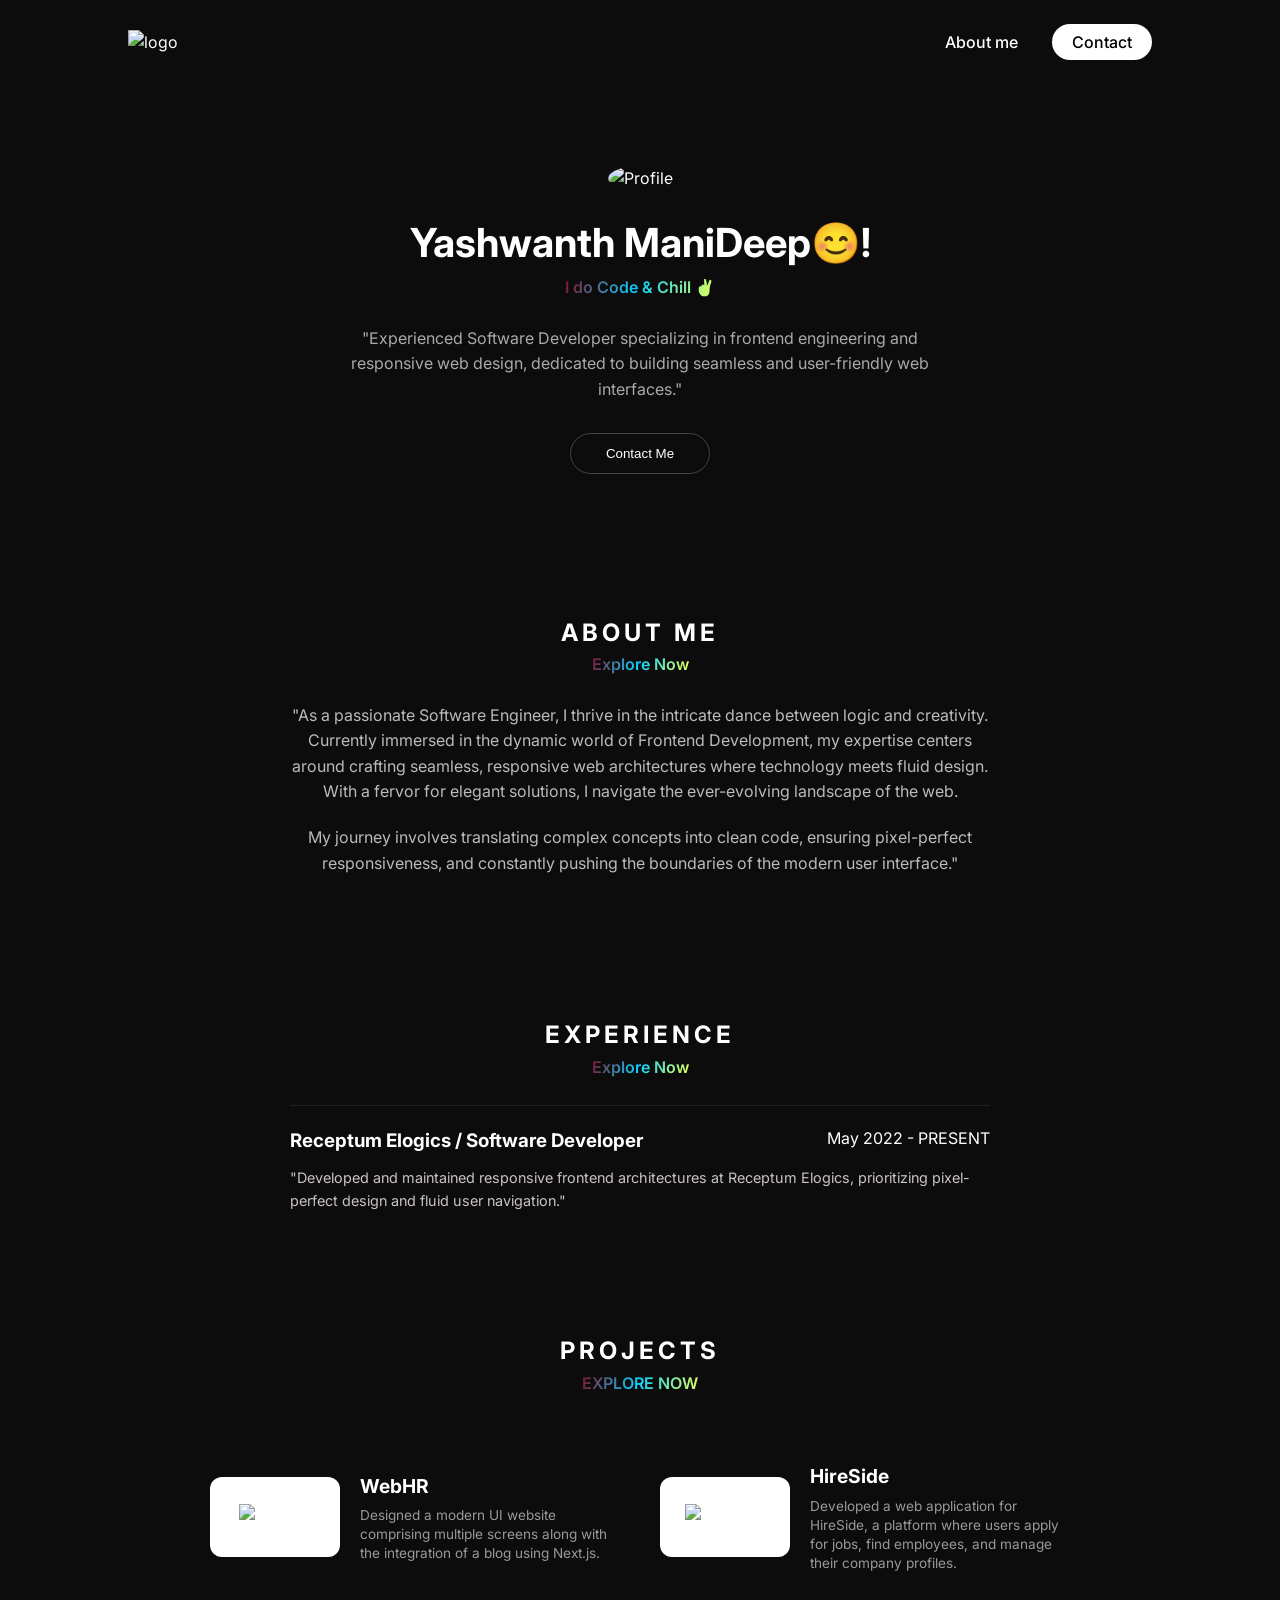
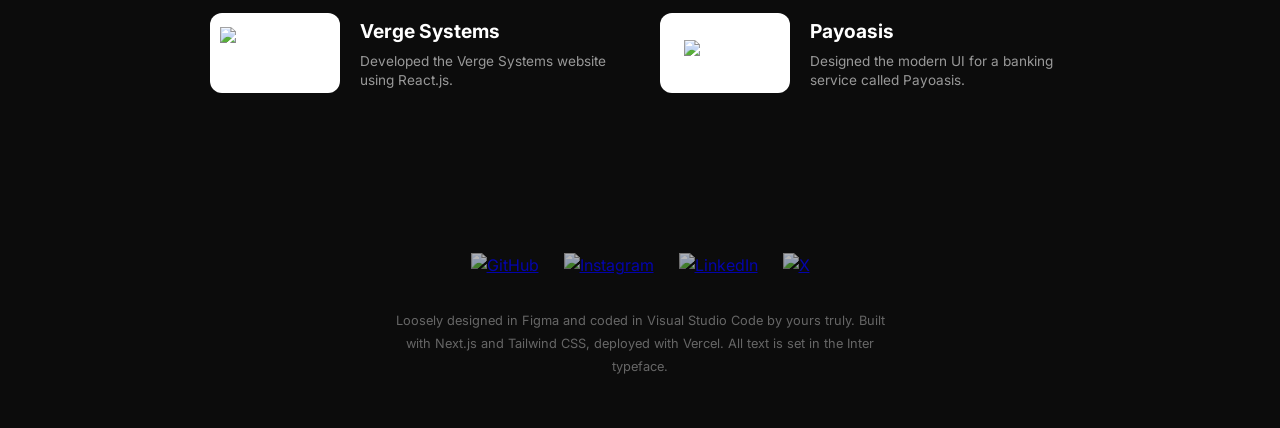
==== index.html @ cc79731f "Add files via upload" ====
<!DOCTYPE html>
<html lang="en">
<head>
    <meta charset="UTF-8">
    <meta name="viewport" content="width=device-width, initial-scale=1.0">
    <title>Ibrahim Memon | Portfolio</title>
    
    <link href="https://fonts.googleapis.com/css2?family=Inter:wght@300;400;600;700&display=swap" rel="stylesheet">
    <link rel="stylesheet" href="style.css">
</head>
<body>

    <header>
        <nav class="nav-container">
            <img src="Logo.png" alt="logo" class="logo">
            <div class="nav-links">
                <a href="#about">About me</a>
                <a href="mailto:rokkam.yashwanth38@gmail.com" class="btn-contact" target="_blank">Contact</a>
            </div>
        </nav>
    </header>

    <main class="container">
        
        <section class="hero">
            <img src="Me.png" alt="Profile" class="profile-pic">
            <h1>Yashwanth ManiDeep😊!</h1>
            <p class="tagline">I do Code & Chill ✌️</p>
            <p class="hero-desc">
                "Experienced Software Developer specializing in frontend engineering and responsive web design, dedicated to building seamless and user-friendly web interfaces."
            </p>
            <button class="btn-outline">Contact Me</button>
        </section>

        
        <section id="about" class="details-section">
            <h2 class="section-title">ABOUT ME</h2>
            <p class="tagline">Explore Now</p>
            <div class="bio-text">
                <p>"As a passionate Software Engineer, I thrive in the intricate dance between logic and creativity. Currently immersed in the dynamic world of Frontend Development, my expertise centers around crafting seamless, responsive web architectures where technology meets fluid design.

With a fervor for elegant solutions, I navigate the ever-evolving landscape of the web. </p>   
<p>My journey involves translating complex concepts into clean code, ensuring pixel-perfect responsiveness, and constantly pushing the boundaries of the modern user interface."</p>         </div>
        </section>

        
        <section class="details-section">
            <h2 class="section-title">EXPERIENCE</h2>
            <p class="tagline">Explore Now</p>
            <div class="exp-item">
                <div class="exp-header">
                    <h3>Receptum Elogics / Software Developer</h3>
                    <span>May 2022 - PRESENT</span>
                </div>
                <p class="exp-desc">"Developed and maintained responsive frontend architectures at Receptum Elogics, prioritizing pixel-perfect design and fluid user navigation."</p>
            </div>
        </section>

       
<section id="projects" class="details-section">
    <h2 class="section-title">PROJECTS</h2>
    <p class="tagline">EXPLORE NOW</p>

    <div class="projects-grid">
        
        <div class="project-card">
            <div class="card-image"><img src="image 2.png" alt="WebHR"></div>
            <div class="card-info">
                <h3>WebHR</h3>
                <p>Designed a modern UI website comprising multiple screens along with the integration of a blog using Next.js.</p>
            </div>
        </div>

        
        <div class="project-card">
            <div class="card-image"><img src="image 4.png" alt="HireSide"></div>
            <div class="card-info">
                <h3>HireSide</h3>
                <p>Developed a web application for HireSide, a platform where users apply for jobs, find employees, and manage their company profiles.</p>
            </div>
        </div>

        
        <div class="project-card">
            <div class="card-image"><img src="image 6 (1).png" alt="Verge Systems"></div>
            <div class="card-info">
                <h3>Verge Systems</h3>
                <p>Developed the Verge Systems website using React.js.</p>
            </div>
        </div>

   
        <div class="project-card">
            <div class="card-image"><img src="image 9.png" alt="Payoasis"></div>
            <div class="card-info">
                <h3>Payoasis</h3>
                <p>Designed the modern UI for a banking service called Payoasis.</p>
            </div>
        </div>
    </div>
</section>


<footer>
    <div class="social-icons">
       <a href="https://github.com/yashwanthmanideep"><img src="Vector (1).png"  alt="GitHub"></a>
       <a href="www.instagram.com"><img src="Group 1435.png" alt="Instagram"></a>
       <a href="www.linkedin.com "><img src="Vector (2).png" alt="LinkedIn"></a>
       <a href="www.twitter.com"><img src="simple-icons_x.png" alt="X"></a>
    </div>
    <p class="footer-credit">
        Loosely designed in Figma and coded in Visual Studio Code by yours truly. 
        Built with Next.js and Tailwind CSS, deployed with Vercel. All text is set in the Inter typeface.
    </p>
</footer>
    </main>

</body>
</html>
---- style.css ----
* {
    margin: 0;
    padding: 0;
    box-sizing: border-box;
}

body {
    background-color: #0c0c0c;
    background-image: url('Background Pattern.png');
    background-size: cover;
  
    background-attachment: scroll; 
    color: #ffffff;
    font-family: 'Inter', sans-serif;
    line-height: 1.6;
}
.container {
    max-width: 900px;
    margin: 0 auto;
    padding: 0 20px;
}


.nav-container {
    display: flex;
    justify-content: space-between;
    align-items: center;
    padding: 30px 10%;
}

.nav-links a {
    color: white;
    text-decoration: none;
    margin-left: 30px;
    font-weight: 500;
}

.btn-contact {
    background: white;
    color: black !important;
    padding: 8px 20px;
    border-radius: 50px;
}


.hero {
    text-align: center;
    padding: 80px 0;
}

.profile-pic {
    width: 150px;
    height: 150px;
    border-radius: 50%;
    margin-bottom: 20px;
}

.hero h1 {
    font-size: 40px;
}





.tagline {
    font-size: 16px;
    font-weight: 600;
    margin-bottom: 25px;
    display: inline-block; 
    background: linear-gradient(111deg, #850d29, #08d1ff, #dbff5f, #45b3a9, #850d29);
    background-size: 200% auto;
    -webkit-background-clip: text;
    background-clip: text;
    -webkit-text-fill-color: transparent;
    animation: flow 5s linear infinite;
}

@keyframes flow {
    0% {
        background-position: 0% center;
    }
    100% {
        background-position: 200% center;
    }
}

.hero-desc {
    color: #aaa;
    max-width: 600px;
    margin: 0 auto 30px;
}

.btn-outline {
    background: transparent;
    border: 1px solid #444;
    color: white;
    padding: 12px 35px;
    border-radius: 50px;
    cursor: pointer;
    transition: 0.3s;
}

.btn-outline:hover {
    background: white;
    color: black;
}


.details-section {
    padding: 60px 0;
    text-align: center;
}

.section-title {
    font-size: 1.5rem;
    letter-spacing: 4px;
    font-weight: 700;
}

.bio-text {
    max-width: 700px;
    margin: 0 auto;
    color: #bbb;
    font-size: 1rem;
}

.bio-text p {
    margin-bottom: 20px;
}


.exp-item {
    text-align: left;
    max-width: 700px;
    margin: 0 auto;
    border-top: 1px solid #222;
    padding-top: 20px;
}

.exp-header {
    display: flex;
    justify-content: space-between;
    margin-bottom: 10px;
}

.exp-desc {
    color: #cbc3c3;
    font-size: 0.9rem;
}


.projects-grid {
    display: grid;
    grid-template-columns: 1fr 1fr; 
    gap: 40px;
    text-align: left;
    margin-top: 40px;
}

.project-card {
    display: flex;
    align-items: center;
    gap: 20px;
}

.card-image {
    background: white;
    min-width: 130px;
    height: 80px;
    border-radius: 12px;
    display: flex;
    justify-content: center;
    align-items: center;
    padding: 10px;
}

.card-image img {
    max-width: 100%;
    max-height: 100%;
    object-fit: contain;
}

.card-info h3 {
    font-size: 1.2rem;
    margin-bottom: 5px;
}

.card-info p {
    font-size: 0.85rem;
    color: #999;
    line-height: 1.4;
}


footer {
    text-align: center;
    padding: 100px 0 50px;
}

.social-icons {
    display: flex;
    justify-content: center;
    gap: 25px;
    margin-bottom: 30px;
}

.social-icons img {
    width: 18px;
    opacity: 0.7;
    cursor: pointer;
    transition: 0.3s;
}

.social-icons img:hover {
    opacity: 1;
   
}

.footer-credit {
    font-size: 0.8rem;
    color: #666;
    max-width: 500px;
    margin: 0 auto;
    line-height: 1.8;
}

@media (max-width: 768px) {
    .projects-grid {
        grid-template-columns: 1fr; 
    }
}
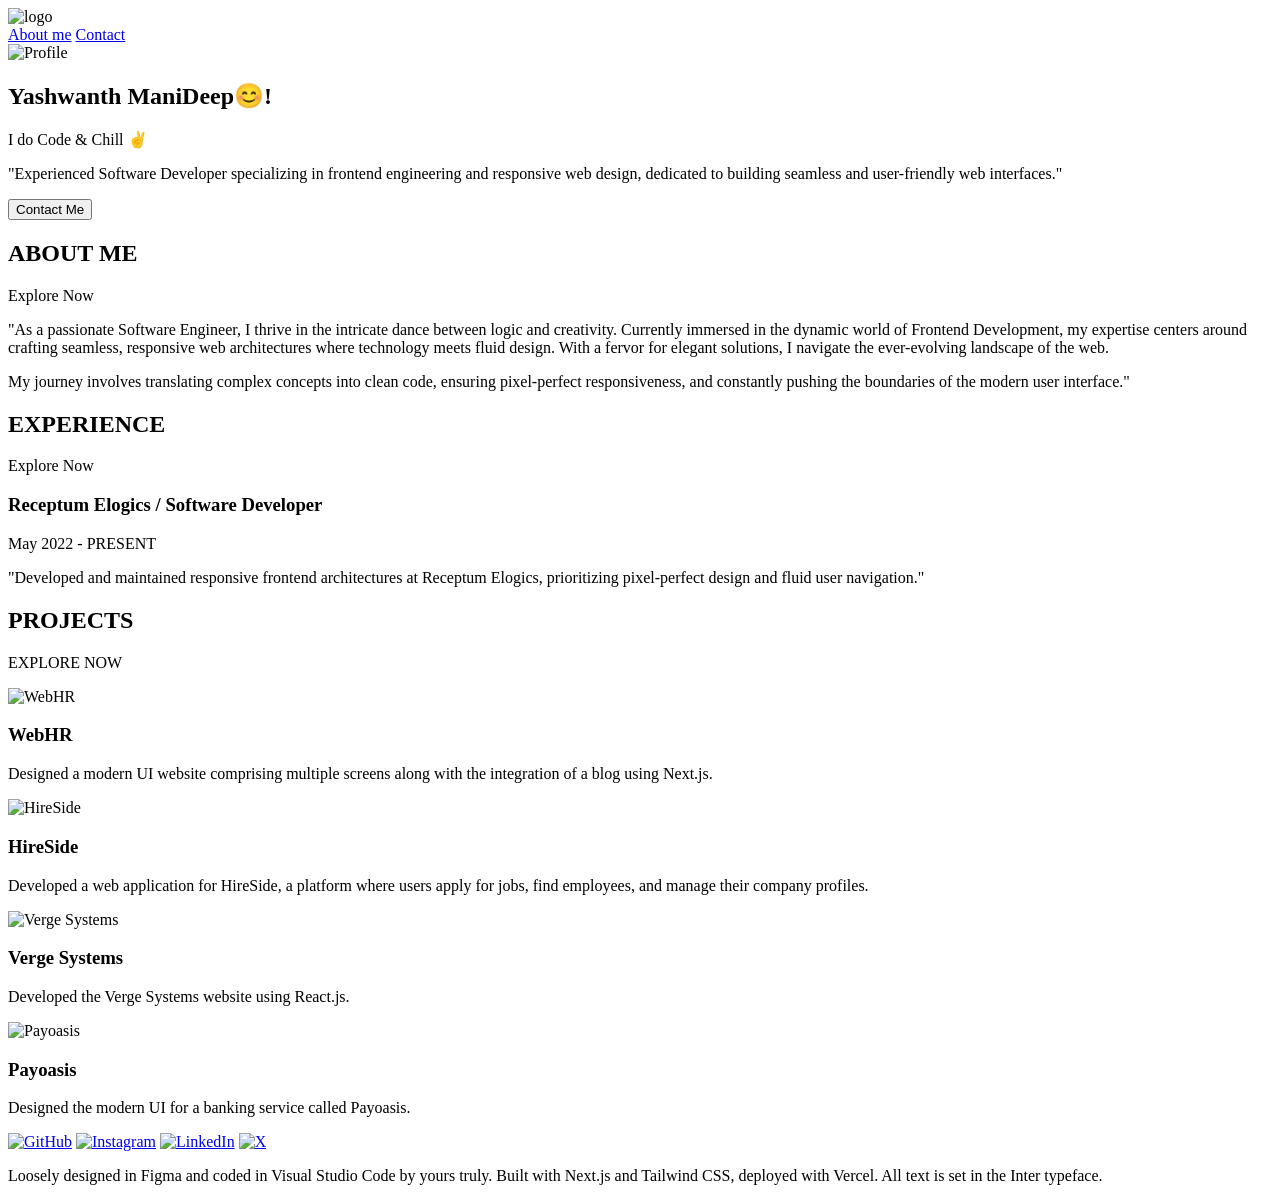
==== commit c738d92b: "Add initial HTML structure for portfolio website" ====
--- a/index.html
+++ b/index.html
@@ -1,119 +1,119 @@
-<!DOCTYPE html>
-<html lang="en">
-<head>
-    <meta charset="UTF-8">
-    <meta name="viewport" content="width=device-width, initial-scale=1.0">
-    <title>Ibrahim Memon | Portfolio</title>
-    
-    <link href="https://fonts.googleapis.com/css2?family=Inter:wght@300;400;600;700&display=swap" rel="stylesheet">
-    <link rel="stylesheet" href="style.css">
-</head>
-<body>
-
-    <header>
-        <nav class="nav-container">
-            <img src="Logo.png" alt="logo" class="logo">
-            <div class="nav-links">
-                <a href="#about">About me</a>
-                <a href="mailto:rokkam.yashwanth38@gmail.com" class="btn-contact" target="_blank">Contact</a>
-            </div>
-        </nav>
-    </header>
-
-    <main class="container">
-        
-        <section class="hero">
-            <img src="Me.png" alt="Profile" class="profile-pic">
-            <h1>Yashwanth ManiDeep😊!</h1>
-            <p class="tagline">I do Code & Chill ✌️</p>
-            <p class="hero-desc">
-                "Experienced Software Developer specializing in frontend engineering and responsive web design, dedicated to building seamless and user-friendly web interfaces."
-            </p>
-            <button class="btn-outline">Contact Me</button>
-        </section>
-
-        
-        <section id="about" class="details-section">
-            <h2 class="section-title">ABOUT ME</h2>
-            <p class="tagline">Explore Now</p>
-            <div class="bio-text">
-                <p>"As a passionate Software Engineer, I thrive in the intricate dance between logic and creativity. Currently immersed in the dynamic world of Frontend Development, my expertise centers around crafting seamless, responsive web architectures where technology meets fluid design.
-
-With a fervor for elegant solutions, I navigate the ever-evolving landscape of the web. </p>   
-<p>My journey involves translating complex concepts into clean code, ensuring pixel-perfect responsiveness, and constantly pushing the boundaries of the modern user interface."</p>         </div>
-        </section>
-
-        
-        <section class="details-section">
-            <h2 class="section-title">EXPERIENCE</h2>
-            <p class="tagline">Explore Now</p>
-            <div class="exp-item">
-                <div class="exp-header">
-                    <h3>Receptum Elogics / Software Developer</h3>
-                    <span>May 2022 - PRESENT</span>
-                </div>
-                <p class="exp-desc">"Developed and maintained responsive frontend architectures at Receptum Elogics, prioritizing pixel-perfect design and fluid user navigation."</p>
-            </div>
-        </section>
-
-       
-<section id="projects" class="details-section">
-    <h2 class="section-title">PROJECTS</h2>
-    <p class="tagline">EXPLORE NOW</p>
-
-    <div class="projects-grid">
-        
-        <div class="project-card">
-            <div class="card-image"><img src="image 2.png" alt="WebHR"></div>
-            <div class="card-info">
-                <h3>WebHR</h3>
-                <p>Designed a modern UI website comprising multiple screens along with the integration of a blog using Next.js.</p>
-            </div>
-        </div>
-
-        
-        <div class="project-card">
-            <div class="card-image"><img src="image 4.png" alt="HireSide"></div>
-            <div class="card-info">
-                <h3>HireSide</h3>
-                <p>Developed a web application for HireSide, a platform where users apply for jobs, find employees, and manage their company profiles.</p>
-            </div>
-        </div>
-
-        
-        <div class="project-card">
-            <div class="card-image"><img src="image 6 (1).png" alt="Verge Systems"></div>
-            <div class="card-info">
-                <h3>Verge Systems</h3>
-                <p>Developed the Verge Systems website using React.js.</p>
-            </div>
-        </div>
-
-   
-        <div class="project-card">
-            <div class="card-image"><img src="image 9.png" alt="Payoasis"></div>
-            <div class="card-info">
-                <h3>Payoasis</h3>
-                <p>Designed the modern UI for a banking service called Payoasis.</p>
-            </div>
-        </div>
-    </div>
-</section>
-
-
-<footer>
-    <div class="social-icons">
-       <a href="https://github.com/yashwanthmanideep"><img src="Vector (1).png"  alt="GitHub"></a>
-       <a href="www.instagram.com"><img src="Group 1435.png" alt="Instagram"></a>
-       <a href="www.linkedin.com "><img src="Vector (2).png" alt="LinkedIn"></a>
-       <a href="www.twitter.com"><img src="simple-icons_x.png" alt="X"></a>
-    </div>
-    <p class="footer-credit">
-        Loosely designed in Figma and coded in Visual Studio Code by yours truly. 
-        Built with Next.js and Tailwind CSS, deployed with Vercel. All text is set in the Inter typeface.
-    </p>
-</footer>
-    </main>
-
-</body>
-</html>+<!DOCTYPE html>
+<html lang="en">
+<head>
+    <meta charset="UTF-8">
+    <meta name="viewport" content="width=device-width, initial-scale=1.0">
+    <title>Ibrahim Memon | Portfolio</title>
+    
+    <link href="https://fonts.googleapis.com/css2?family=Inter:wght@300;400;600;700&display=swap" rel="stylesheet">
+    <link rel="stylesheet" href="style.css">
+</head>
+<body>
+
+    <header>
+        <nav class="nav-container">
+            <img src="Logo.png" alt="logo" class="logo">
+            <div class="nav-links">
+                <a href="#about">About me</a>
+                <a href="mailto:rokkam.yashwanth38@gmail.com" class="btn-contact" target="_blank">Contact</a>
+            </div>
+        </nav>
+    </header>
+
+    <main class="container">
+        
+        <section class="hero">
+            <img src="Me.png" alt="Profile" class="profile-pic">
+            <h1>Yashwanth ManiDeep😊!</h1>
+            <p class="tagline">I do Code & Chill ✌️</p>
+            <p class="hero-desc">
+                "Experienced Software Developer specializing in frontend engineering and responsive web design, dedicated to building seamless and user-friendly web interfaces."
+            </p>
+            <button class="btn-outline">Contact Me</button>
+        </section>
+
+        
+        <section id="about" class="details-section">
+            <h2 class="section-title">ABOUT ME</h2>
+            <p class="tagline">Explore Now</p>
+            <div class="bio-text">
+                <p>"As a passionate Software Engineer, I thrive in the intricate dance between logic and creativity. Currently immersed in the dynamic world of Frontend Development, my expertise centers around crafting seamless, responsive web architectures where technology meets fluid design.
+
+With a fervor for elegant solutions, I navigate the ever-evolving landscape of the web. </p>   
+<p>My journey involves translating complex concepts into clean code, ensuring pixel-perfect responsiveness, and constantly pushing the boundaries of the modern user interface."</p>         </div>
+        </section>
+
+        
+        <section class="details-section">
+            <h2 class="section-title">EXPERIENCE</h2>
+            <p class="tagline">Explore Now</p>
+            <div class="exp-item">
+                <div class="exp-header">
+                    <h3>Receptum Elogics / Software Developer</h3>
+                    <span>May 2022 - PRESENT</span>
+                </div>
+                <p class="exp-desc">"Developed and maintained responsive frontend architectures at Receptum Elogics, prioritizing pixel-perfect design and fluid user navigation."</p>
+            </div>
+        </section>
+
+       
+<section id="projects" class="details-section">
+    <h2 class="section-title">PROJECTS</h2>
+    <p class="tagline">EXPLORE NOW</p>
+
+    <div class="projects-grid">
+        
+        <div class="project-card">
+            <div class="card-image"><img src="image 2.png" alt="WebHR"></div>
+            <div class="card-info">
+                <h3>WebHR</h3>
+                <p>Designed a modern UI website comprising multiple screens along with the integration of a blog using Next.js.</p>
+            </div>
+        </div>
+
+        
+        <div class="project-card">
+            <div class="card-image"><img src="image 4.png" alt="HireSide"></div>
+            <div class="card-info">
+                <h3>HireSide</h3>
+                <p>Developed a web application for HireSide, a platform where users apply for jobs, find employees, and manage their company profiles.</p>
+            </div>
+        </div>
+
+        
+        <div class="project-card">
+            <div class="card-image"><img src="image 6 (1).png" alt="Verge Systems"></div>
+            <div class="card-info">
+                <h3>Verge Systems</h3>
+                <p>Developed the Verge Systems website using React.js.</p>
+            </div>
+        </div>
+
+   
+        <div class="project-card">
+            <div class="card-image"><img src="image 9.png" alt="Payoasis"></div>
+            <div class="card-info">
+                <h3>Payoasis</h3>
+                <p>Designed the modern UI for a banking service called Payoasis.</p>
+            </div>
+        </div>
+    </div>
+</section>
+
+
+<footer>
+    <div class="social-icons">
+       <a href="https://github.com/yashwanthmanideep"><img src="Vector (1).png"  alt="GitHub"></a>
+       <a href="www.instagram.com"><img src="Group 1435.png" alt="Instagram"></a>
+       <a href="www.linkedin.com "><img src="Vector (2).png" alt="LinkedIn"></a>
+       <a href="www.twitter.com"><img src="simple-icons_x.png" alt="X"></a>
+    </div>
+    <p class="footer-credit">
+        Loosely designed in Figma and coded in Visual Studio Code by yours truly. 
+        Built with Next.js and Tailwind CSS, deployed with Vercel. All text is set in the Inter typeface.
+    </p>
+</footer>
+    </main>
+
+</body>
+</html>
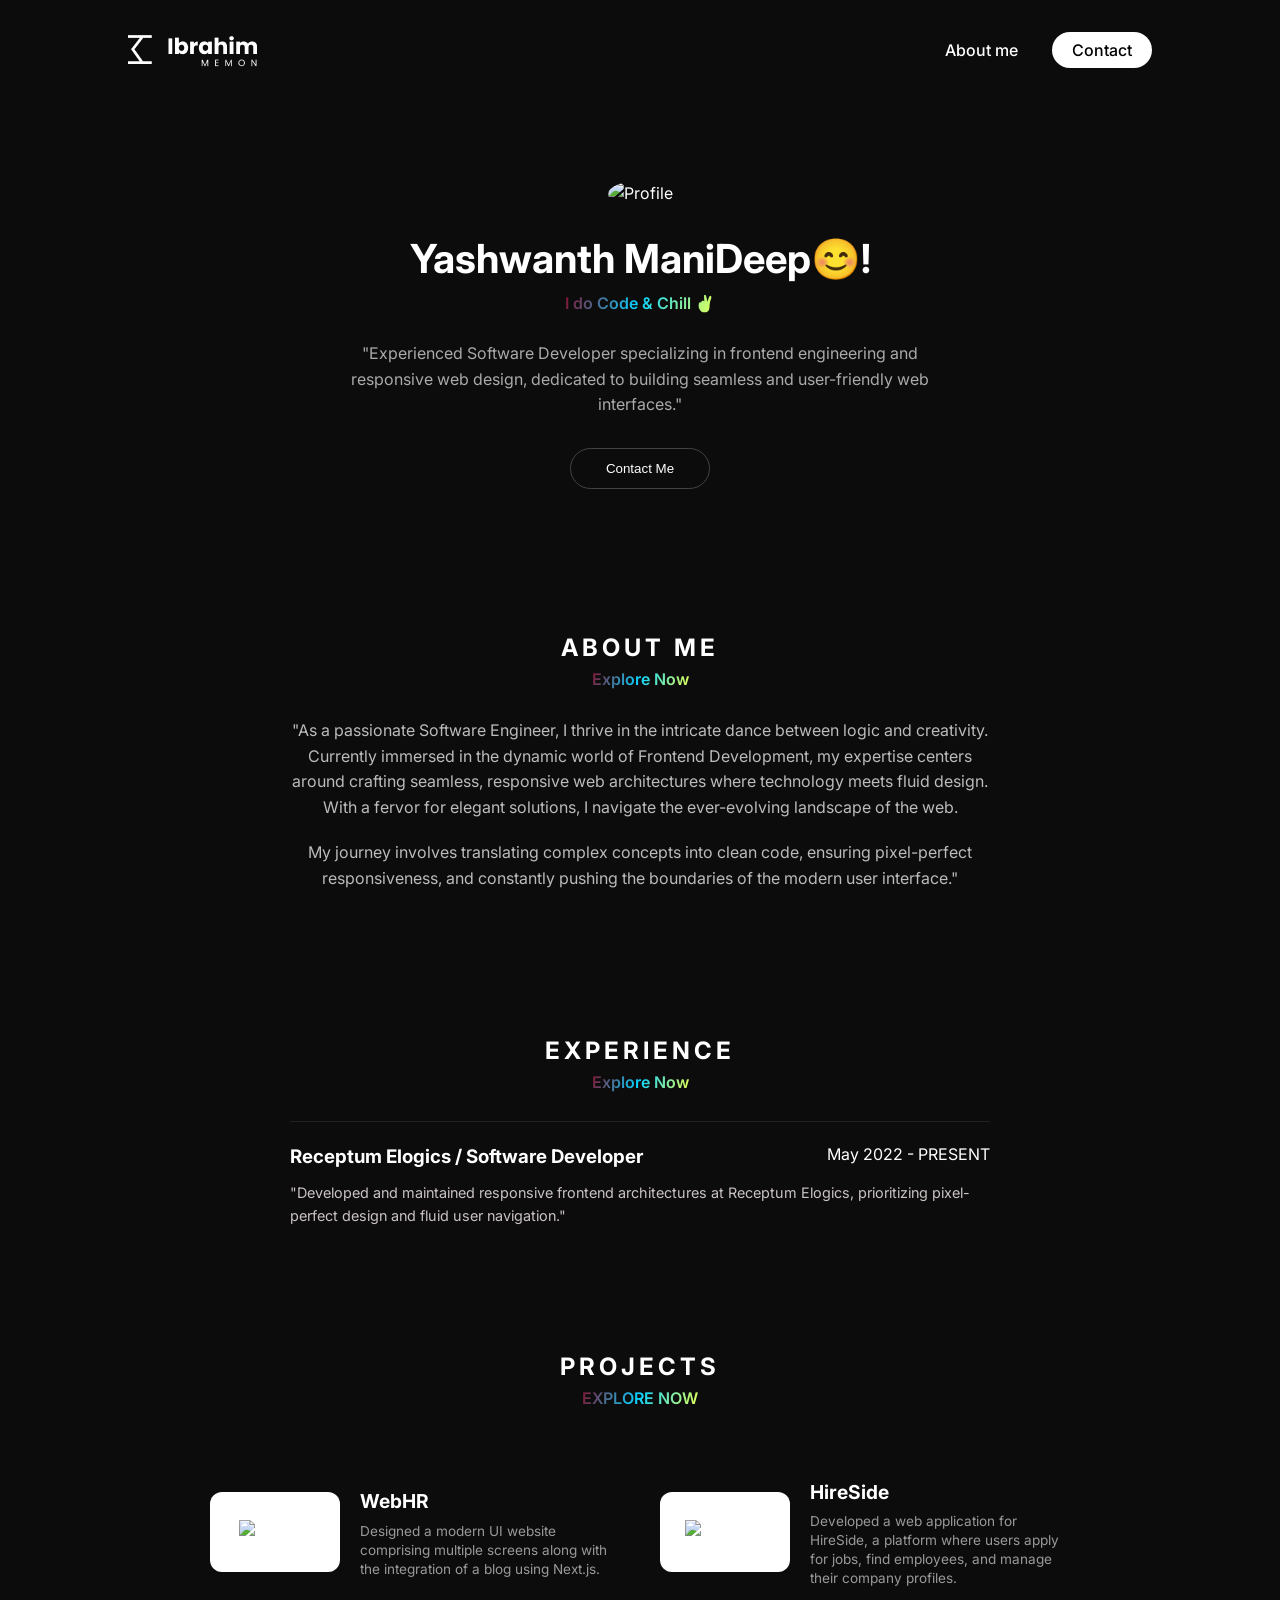
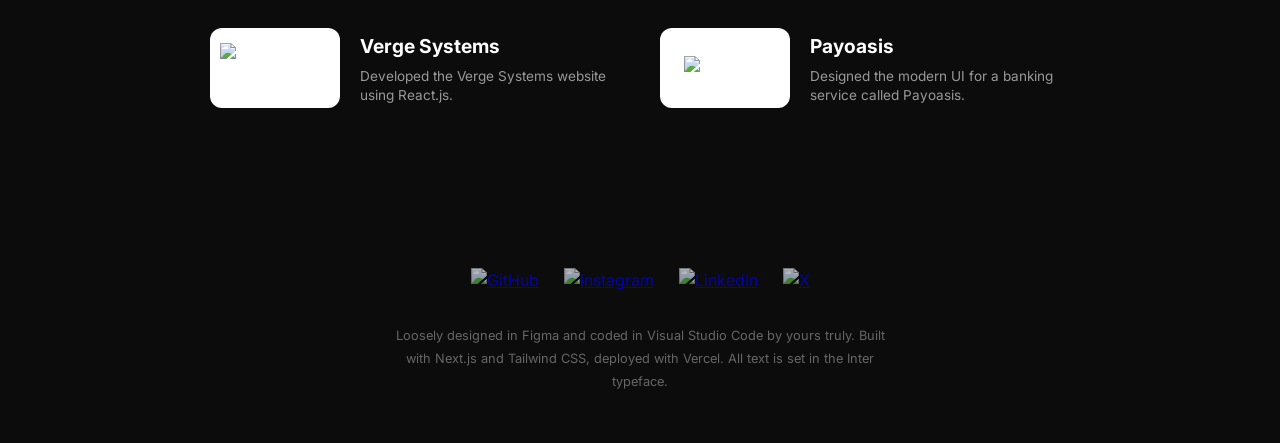
==== commit 5630cc72: "Update index.html" ====
--- a/index.html
+++ b/index.html
@@ -12,7 +12,7 @@
 
     <header>
         <nav class="nav-container">
-            <img src="Logo.png" alt="logo" class="logo">
+            <img src="images/logo.png" alt="logo" class="logo">
             <div class="nav-links">
                 <a href="#about">About me</a>
                 <a href="mailto:rokkam.yashwanth38@gmail.com" class="btn-contact" target="_blank">Contact</a>
--- a/style.css
+++ b/style.css
@@ -0,0 +1,233 @@
+
+* {
+    margin: 0;
+    padding: 0;
+    box-sizing: border-box;
+}
+
+body {
+    background-color: #0c0c0c;
+    background-image: url('Background Pattern.png');
+    background-size: cover;
+  
+    background-attachment: scroll; 
+    color: #ffffff;
+    font-family: 'Inter', sans-serif;
+    line-height: 1.6;
+}
+.container {
+    max-width: 900px;
+    margin: 0 auto;
+    padding: 0 20px;
+}
+
+
+.nav-container {
+    display: flex;
+    justify-content: space-between;
+    align-items: center;
+    padding: 30px 10%;
+}
+
+.nav-links a {
+    color: white;
+    text-decoration: none;
+    margin-left: 30px;
+    font-weight: 500;
+}
+
+.btn-contact {
+    background: white;
+    color: black !important;
+    padding: 8px 20px;
+    border-radius: 50px;
+}
+
+
+.hero {
+    text-align: center;
+    padding: 80px 0;
+}
+
+.profile-pic {
+    width: 150px;
+    height: 150px;
+    border-radius: 50%;
+    margin-bottom: 20px;
+}
+
+.hero h1 {
+    font-size: 40px;
+}
+
+
+
+
+
+.tagline {
+    font-size: 16px;
+    font-weight: 600;
+    margin-bottom: 25px;
+    display: inline-block; 
+    background: linear-gradient(111deg, #850d29, #08d1ff, #dbff5f, #45b3a9, #850d29);
+    background-size: 200% auto;
+    -webkit-background-clip: text;
+    background-clip: text;
+    -webkit-text-fill-color: transparent;
+    animation: flow 5s linear infinite;
+}
+
+@keyframes flow {
+    0% {
+        background-position: 0% center;
+    }
+    100% {
+        background-position: 200% center;
+    }
+}
+
+.hero-desc {
+    color: #aaa;
+    max-width: 600px;
+    margin: 0 auto 30px;
+}
+
+.btn-outline {
+    background: transparent;
+    border: 1px solid #444;
+    color: white;
+    padding: 12px 35px;
+    border-radius: 50px;
+    cursor: pointer;
+    transition: 0.3s;
+}
+
+.btn-outline:hover {
+    background: white;
+    color: black;
+}
+
+
+.details-section {
+    padding: 60px 0;
+    text-align: center;
+}
+
+.section-title {
+    font-size: 1.5rem;
+    letter-spacing: 4px;
+    font-weight: 700;
+}
+
+.bio-text {
+    max-width: 700px;
+    margin: 0 auto;
+    color: #bbb;
+    font-size: 1rem;
+}
+
+.bio-text p {
+    margin-bottom: 20px;
+}
+
+
+.exp-item {
+    text-align: left;
+    max-width: 700px;
+    margin: 0 auto;
+    border-top: 1px solid #222;
+    padding-top: 20px;
+}
+
+.exp-header {
+    display: flex;
+    justify-content: space-between;
+    margin-bottom: 10px;
+}
+
+.exp-desc {
+    color: #cbc3c3;
+    font-size: 0.9rem;
+}
+
+
+.projects-grid {
+    display: grid;
+    grid-template-columns: 1fr 1fr; 
+    gap: 40px;
+    text-align: left;
+    margin-top: 40px;
+}
+
+.project-card {
+    display: flex;
+    align-items: center;
+    gap: 20px;
+}
+
+.card-image {
+    background: white;
+    min-width: 130px;
+    height: 80px;
+    border-radius: 12px;
+    display: flex;
+    justify-content: center;
+    align-items: center;
+    padding: 10px;
+}
+
+.card-image img {
+    max-width: 100%;
+    max-height: 100%;
+    object-fit: contain;
+}
+
+.card-info h3 {
+    font-size: 1.2rem;
+    margin-bottom: 5px;
+}
+
+.card-info p {
+    font-size: 0.85rem;
+    color: #999;
+    line-height: 1.4;
+}
+
+
+footer {
+    text-align: center;
+    padding: 100px 0 50px;
+}
+
+.social-icons {
+    display: flex;
+    justify-content: center;
+    gap: 25px;
+    margin-bottom: 30px;
+}
+
+.social-icons img {
+    width: 18px;
+    opacity: 0.7;
+    cursor: pointer;
+    transition: 0.3s;
+}
+
+.social-icons img:hover {
+    opacity: 1;
+   
+}
+
+.footer-credit {
+    font-size: 0.8rem;
+    color: #666;
+    max-width: 500px;
+    margin: 0 auto;
+    line-height: 1.8;
+}
+
+@media (max-width: 768px) {
+    .projects-grid {
+        grid-template-columns: 1fr; 
+    }
+}
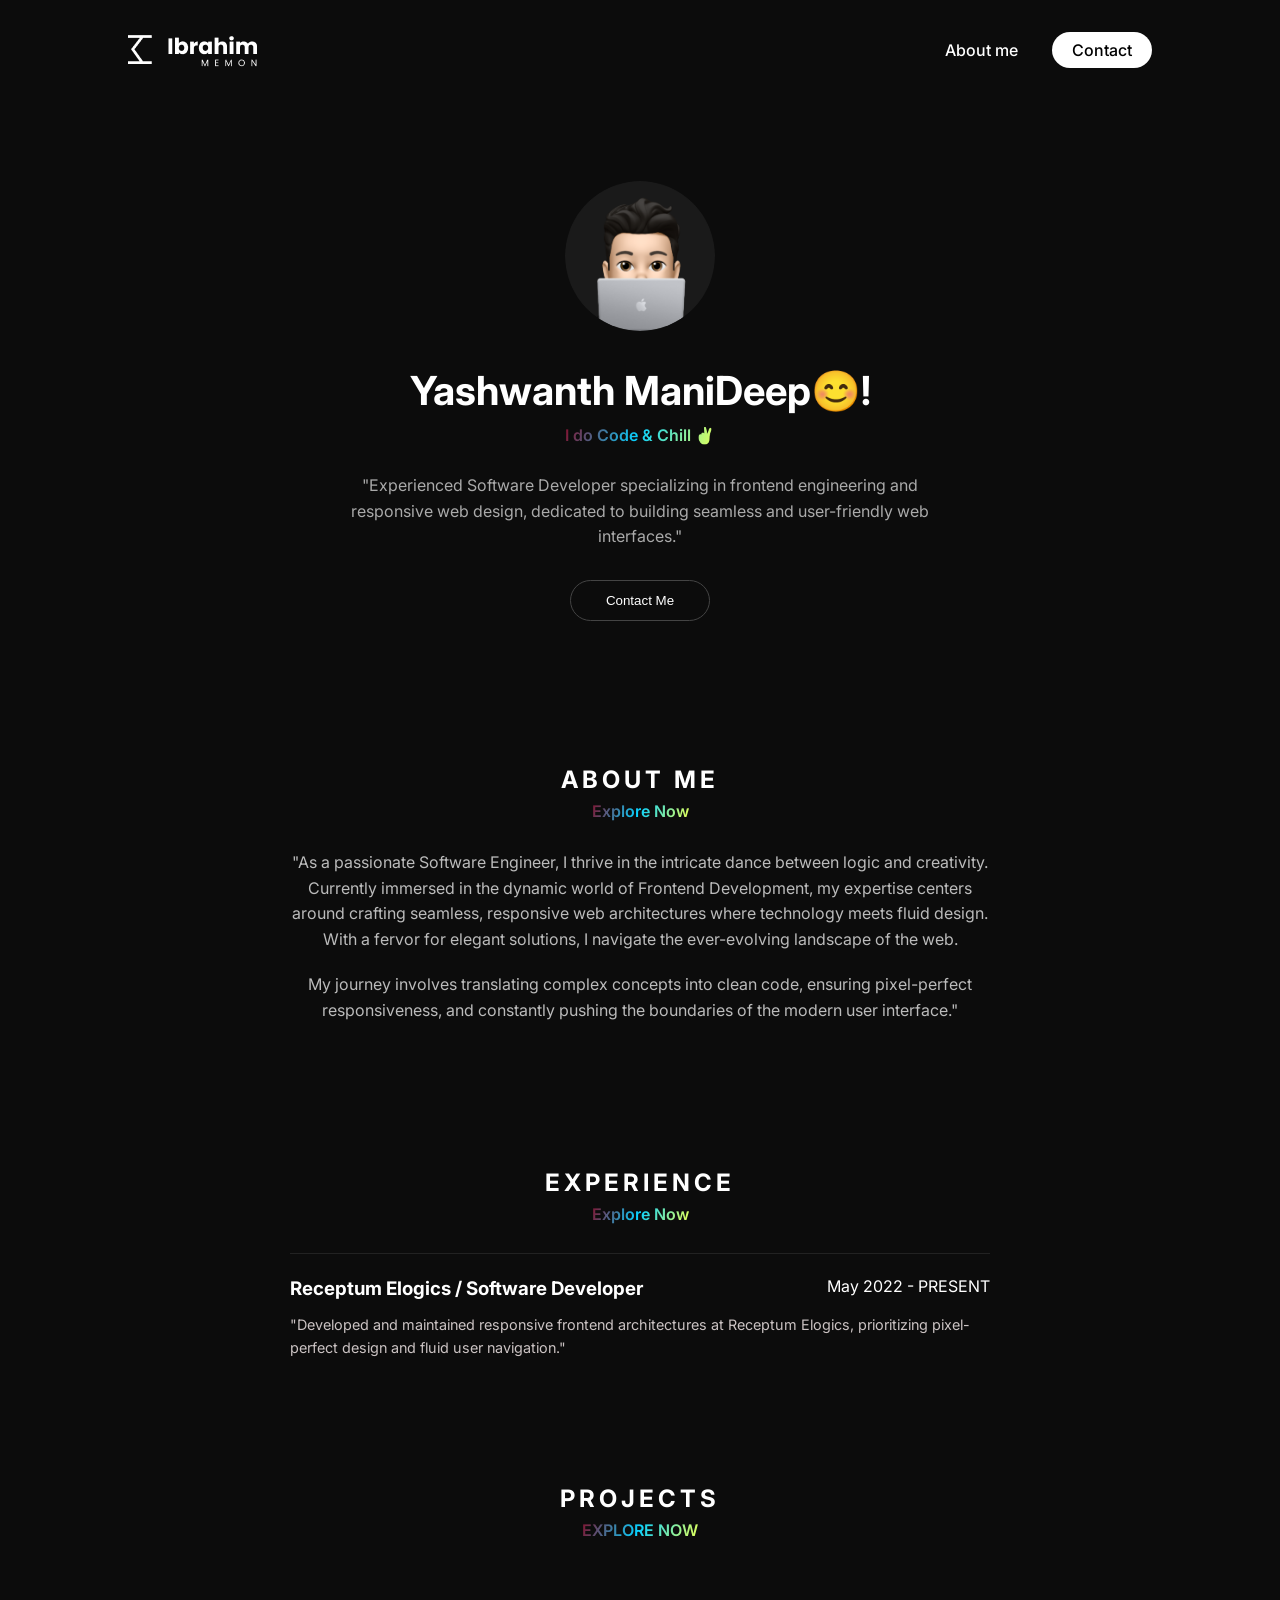
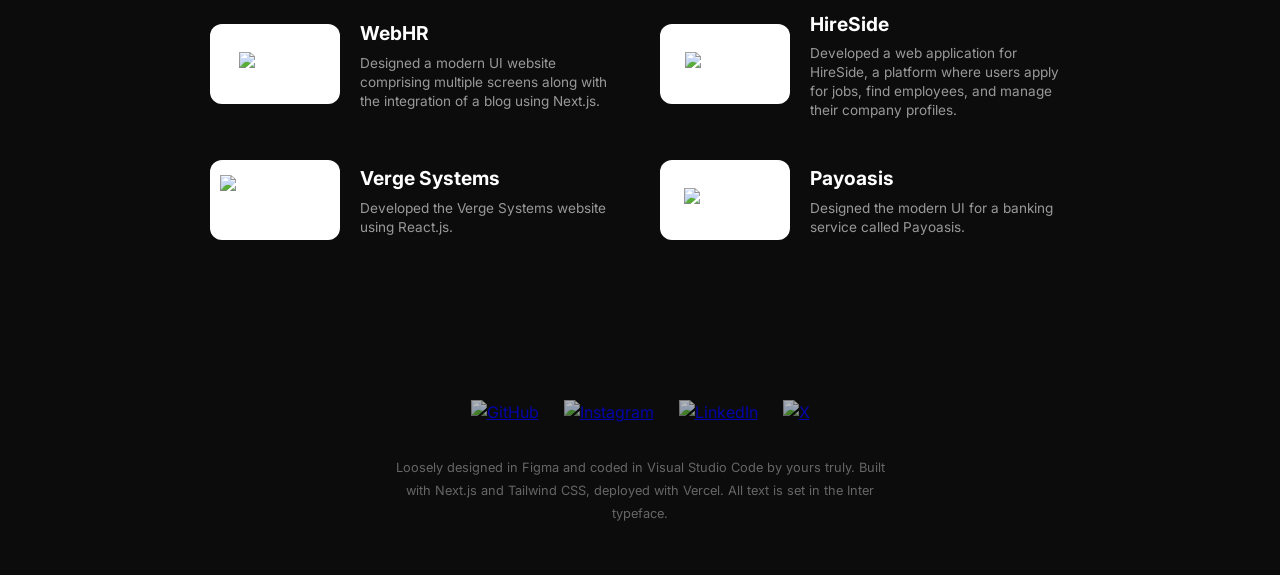
==== commit e8dc774a: "Update index.html" ====
--- a/index.html
+++ b/index.html
@@ -23,7 +23,7 @@
     <main class="container">
         
         <section class="hero">
-            <img src="Me.png" alt="Profile" class="profile-pic">
+            <img src="images/me.png" alt="Profile" class="profile-pic">
             <h1>Yashwanth ManiDeep😊!</h1>
             <p class="tagline">I do Code & Chill ✌️</p>
             <p class="hero-desc">
@@ -64,7 +64,7 @@
     <div class="projects-grid">
         
         <div class="project-card">
-            <div class="card-image"><img src="image 2.png" alt="WebHR"></div>
+            <div class="card-image"><img src="images/image 2.png" alt="WebHR"></div>
             <div class="card-info">
                 <h3>WebHR</h3>
                 <p>Designed a modern UI website comprising multiple screens along with the integration of a blog using Next.js.</p>
@@ -73,7 +73,7 @@
 
         
         <div class="project-card">
-            <div class="card-image"><img src="image 4.png" alt="HireSide"></div>
+            <div class="card-image"><img src="images/image 4.png" alt="HireSide"></div>
             <div class="card-info">
                 <h3>HireSide</h3>
                 <p>Developed a web application for HireSide, a platform where users apply for jobs, find employees, and manage their company profiles.</p>
@@ -82,7 +82,7 @@
 
         
         <div class="project-card">
-            <div class="card-image"><img src="image 6 (1).png" alt="Verge Systems"></div>
+            <div class="card-image"><img src="images/image 6 (1).png" alt="Verge Systems"></div>
             <div class="card-info">
                 <h3>Verge Systems</h3>
                 <p>Developed the Verge Systems website using React.js.</p>
@@ -91,7 +91,7 @@
 
    
         <div class="project-card">
-            <div class="card-image"><img src="image 9.png" alt="Payoasis"></div>
+            <div class="card-image"><img src="images/image 9.png" alt="Payoasis"></div>
             <div class="card-info">
                 <h3>Payoasis</h3>
                 <p>Designed the modern UI for a banking service called Payoasis.</p>
@@ -103,10 +103,10 @@
 
 <footer>
     <div class="social-icons">
-       <a href="https://github.com/yashwanthmanideep"><img src="Vector (1).png"  alt="GitHub"></a>
-       <a href="www.instagram.com"><img src="Group 1435.png" alt="Instagram"></a>
-       <a href="www.linkedin.com "><img src="Vector (2).png" alt="LinkedIn"></a>
-       <a href="www.twitter.com"><img src="simple-icons_x.png" alt="X"></a>
+       <a href="https://github.com/yashwanthmanideep"><img src=images/vector (1).png"  alt="GitHub"></a>
+       <a href="www.instagram.com"><img src="images/group 1435.png" alt="Instagram"></a>
+       <a href="www.linkedin.com "><img src="images/vector (2).png" alt="LinkedIn"></a>
+       <a href="www.twitter.com"><img src="images/simple-icons_x.png" alt="X"></a>
     </div>
     <p class="footer-credit">
         Loosely designed in Figma and coded in Visual Studio Code by yours truly. 
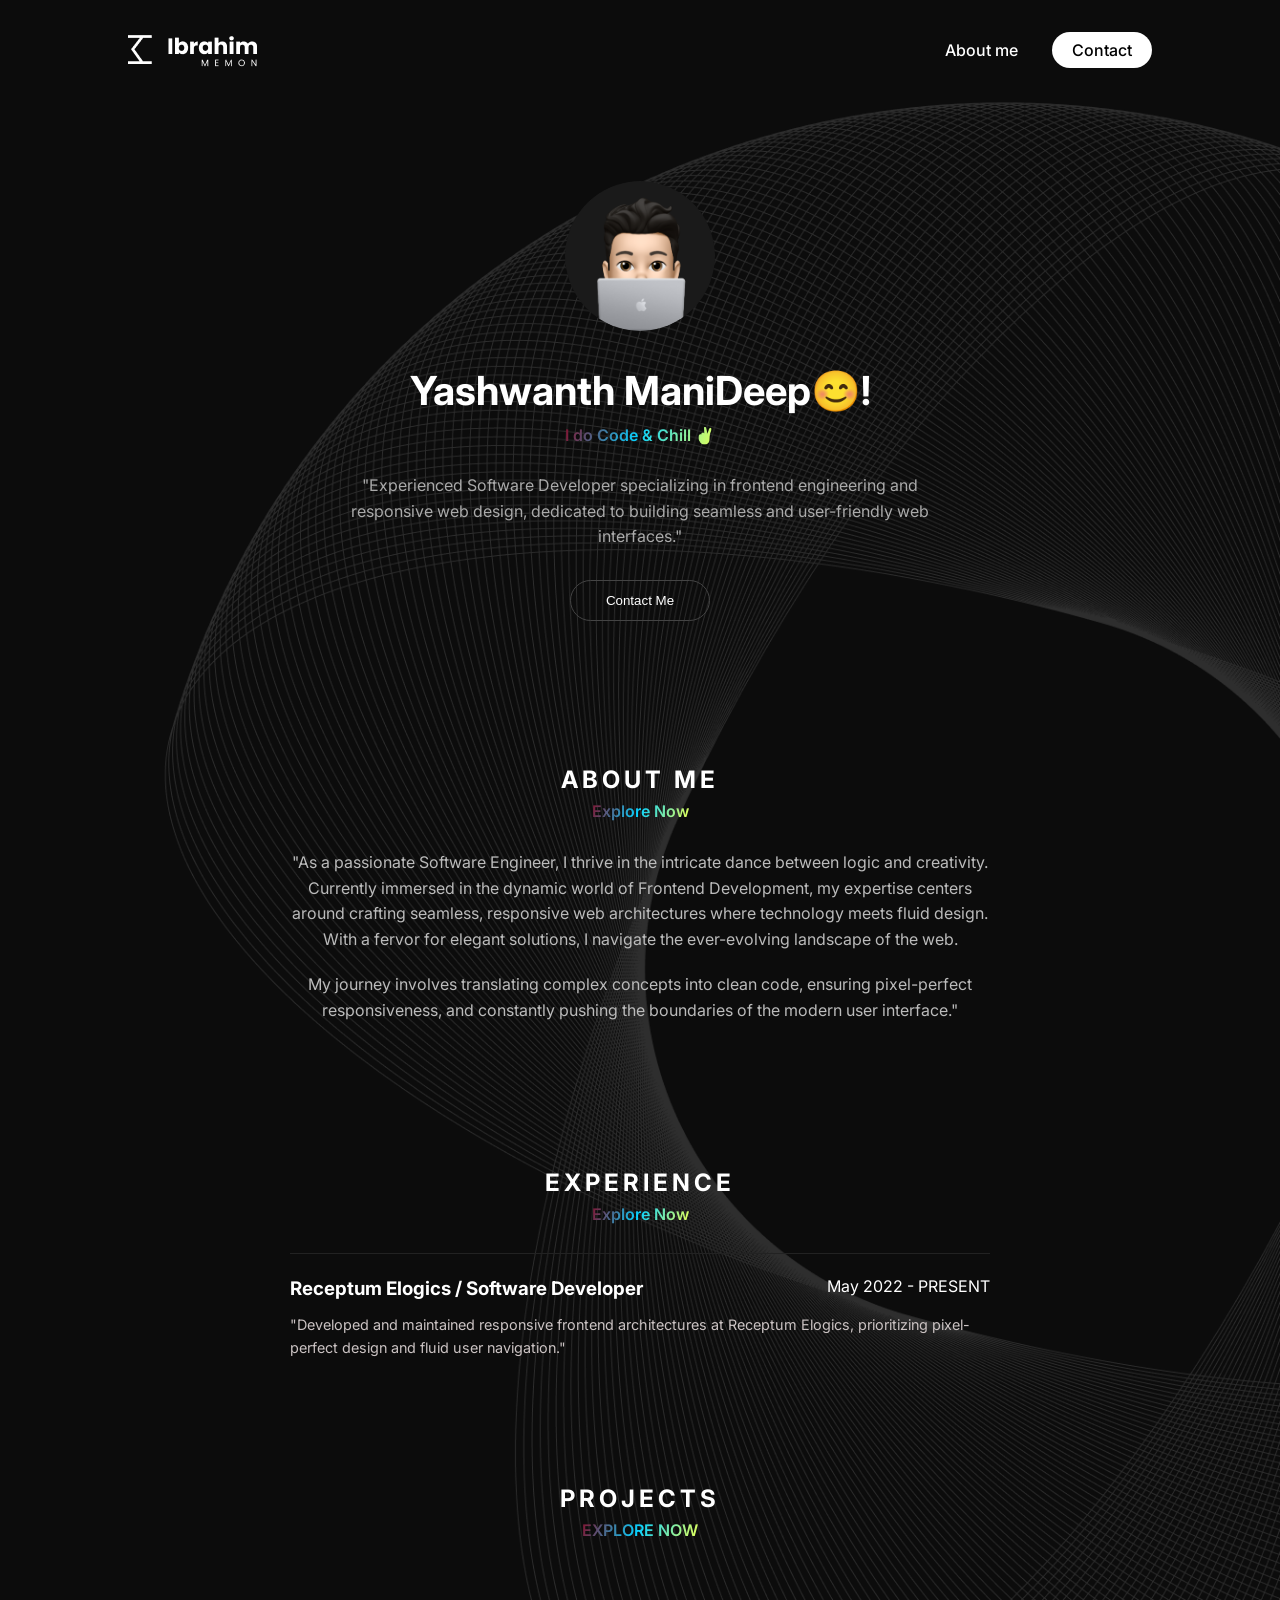
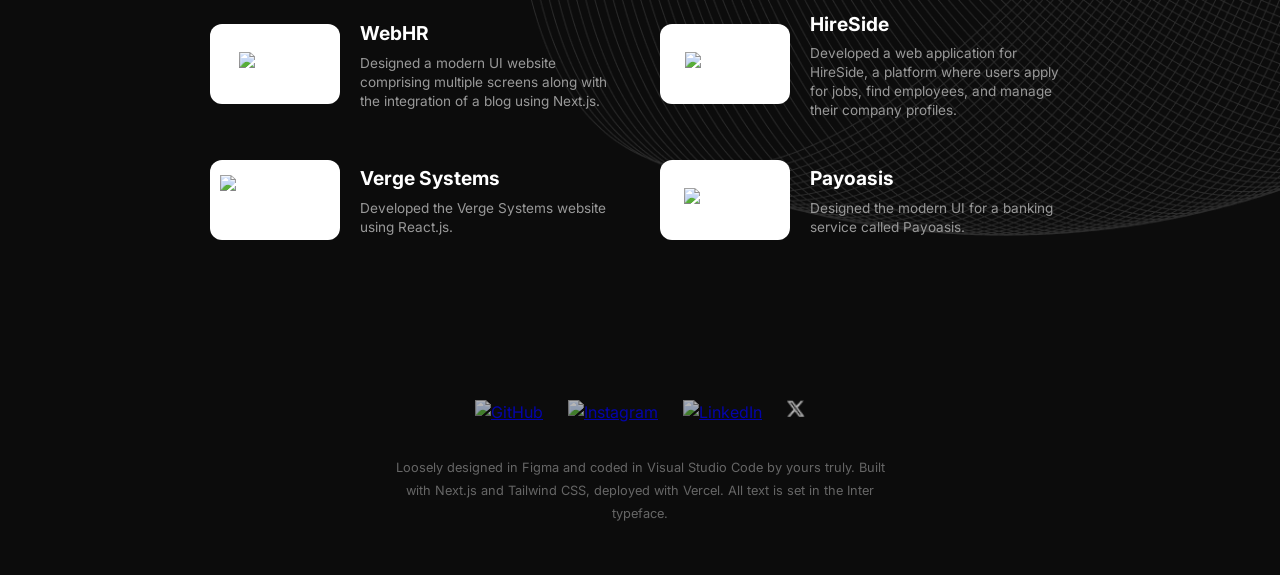
==== commit b6380f0e: "Update index.html" ====
--- a/index.html
+++ b/index.html
@@ -103,10 +103,10 @@
 
 <footer>
     <div class="social-icons">
-       <a href="https://github.com/yashwanthmanideep"><img src=images/vector (1).png"  alt="GitHub"></a>
-       <a href="www.instagram.com"><img src="images/group 1435.png" alt="Instagram"></a>
-       <a href="www.linkedin.com "><img src="images/vector (2).png" alt="LinkedIn"></a>
-       <a href="www.twitter.com"><img src="images/simple-icons_x.png" alt="X"></a>
+       <a href="https://github.com/yashwanthmanideep"><img src=vector (1).png"  alt="GitHub"></a>
+       <a href="www.instagram.com"><img src="group 1435.png" alt="Instagram"></a>
+       <a href="www.linkedin.com "><img src="vector (2).png" alt="LinkedIn"></a>
+       <a href="www.twitter.com"><img src="simple-icons_x.png" alt="X"></a>
     </div>
     <p class="footer-credit">
         Loosely designed in Figma and coded in Visual Studio Code by yours truly. 
--- a/style.css
+++ b/style.css
@@ -7,9 +7,8 @@
 
 body {
     background-color: #0c0c0c;
-    background-image: url('Background Pattern.png');
-    background-size: cover;
-  
+    background-image: url("images/bg.png") !important;
+    background-size: cover;  
     background-attachment: scroll; 
     color: #ffffff;
     font-family: 'Inter', sans-serif;
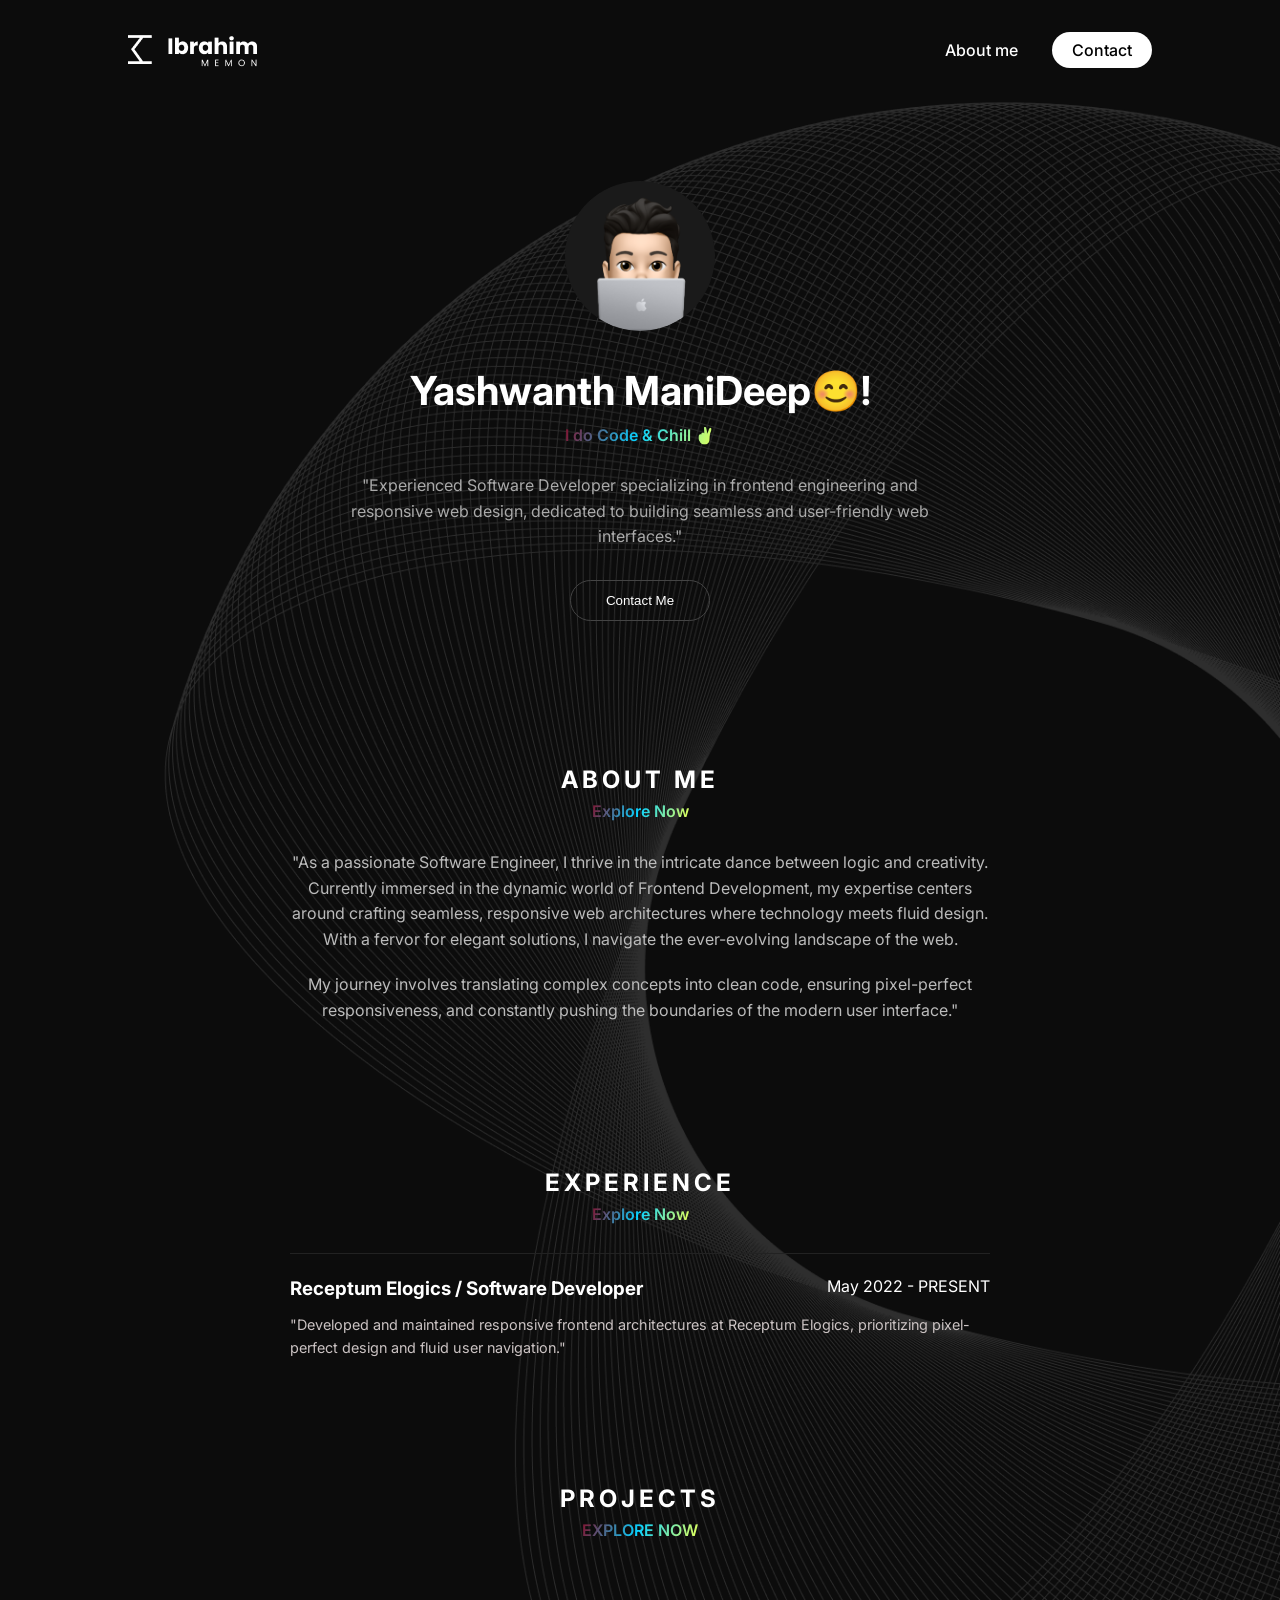
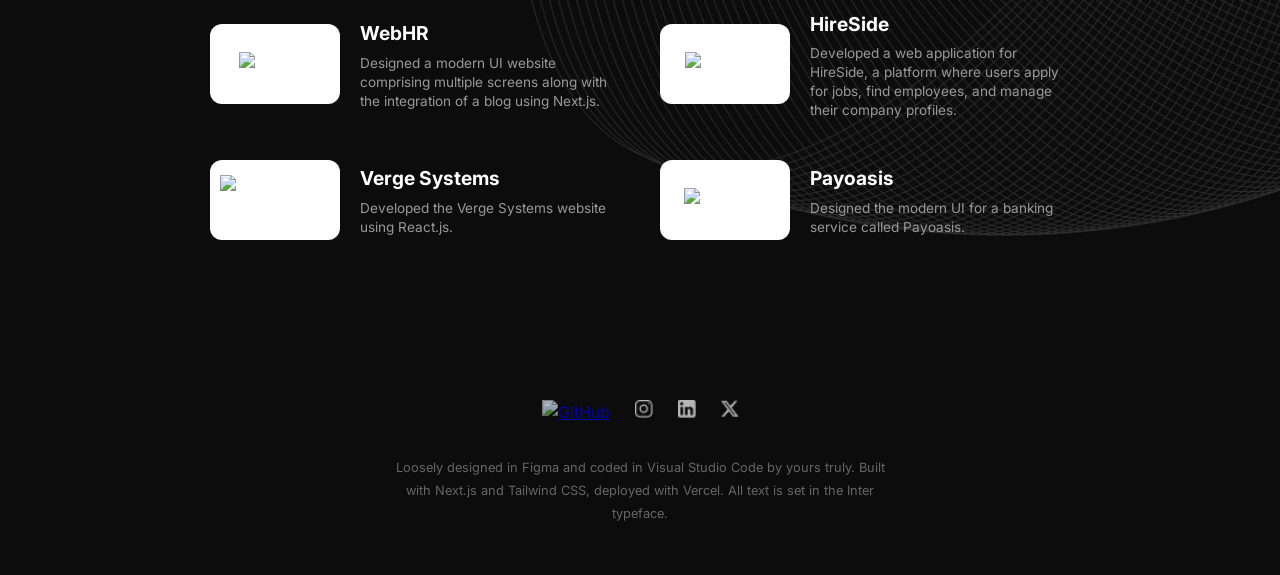
==== commit eb78b243: "Update GitHub link in footer" ====
--- a/index.html
+++ b/index.html
@@ -103,7 +103,7 @@
 
 <footer>
     <div class="social-icons">
-       <a href="https://github.com/yashwanthmanideep"><img src=vector (1).png"  alt="GitHub"></a>
+       <a href="https://github.com/yashwanth63-tech"><img src=vector (1).png"  alt="GitHub"></a>
        <a href="www.instagram.com"><img src="group 1435.png" alt="Instagram"></a>
        <a href="www.linkedin.com "><img src="vector (2).png" alt="LinkedIn"></a>
        <a href="www.twitter.com"><img src="simple-icons_x.png" alt="X"></a>
--- a/style.css
+++ b/style.css
@@ -1,232 +1,233 @@
-
-* {
-    margin: 0;
-    padding: 0;
-    box-sizing: border-box;
-}
-
-body {
-    background-color: #0c0c0c;
-    background-image: url("images/bg.png") !important;
-    background-size: cover;  
-    background-attachment: scroll; 
-    color: #ffffff;
-    font-family: 'Inter', sans-serif;
-    line-height: 1.6;
-}
-.container {
-    max-width: 900px;
-    margin: 0 auto;
-    padding: 0 20px;
-}
-
-
-.nav-container {
-    display: flex;
-    justify-content: space-between;
-    align-items: center;
-    padding: 30px 10%;
-}
-
-.nav-links a {
-    color: white;
-    text-decoration: none;
-    margin-left: 30px;
-    font-weight: 500;
-}
-
-.btn-contact {
-    background: white;
-    color: black !important;
-    padding: 8px 20px;
-    border-radius: 50px;
-}
-
-
-.hero {
-    text-align: center;
-    padding: 80px 0;
-}
-
-.profile-pic {
-    width: 150px;
-    height: 150px;
-    border-radius: 50%;
-    margin-bottom: 20px;
-}
-
-.hero h1 {
-    font-size: 40px;
-}
-
-
-
-
-
-.tagline {
-    font-size: 16px;
-    font-weight: 600;
-    margin-bottom: 25px;
-    display: inline-block; 
-    background: linear-gradient(111deg, #850d29, #08d1ff, #dbff5f, #45b3a9, #850d29);
-    background-size: 200% auto;
-    -webkit-background-clip: text;
-    background-clip: text;
-    -webkit-text-fill-color: transparent;
-    animation: flow 5s linear infinite;
-}
-
-@keyframes flow {
-    0% {
-        background-position: 0% center;
-    }
-    100% {
-        background-position: 200% center;
-    }
-}
-
-.hero-desc {
-    color: #aaa;
-    max-width: 600px;
-    margin: 0 auto 30px;
-}
-
-.btn-outline {
-    background: transparent;
-    border: 1px solid #444;
-    color: white;
-    padding: 12px 35px;
-    border-radius: 50px;
-    cursor: pointer;
-    transition: 0.3s;
-}
-
-.btn-outline:hover {
-    background: white;
-    color: black;
-}
-
-
-.details-section {
-    padding: 60px 0;
-    text-align: center;
-}
-
-.section-title {
-    font-size: 1.5rem;
-    letter-spacing: 4px;
-    font-weight: 700;
-}
-
-.bio-text {
-    max-width: 700px;
-    margin: 0 auto;
-    color: #bbb;
-    font-size: 1rem;
-}
-
-.bio-text p {
-    margin-bottom: 20px;
-}
-
-
-.exp-item {
-    text-align: left;
-    max-width: 700px;
-    margin: 0 auto;
-    border-top: 1px solid #222;
-    padding-top: 20px;
-}
-
-.exp-header {
-    display: flex;
-    justify-content: space-between;
-    margin-bottom: 10px;
-}
-
-.exp-desc {
-    color: #cbc3c3;
-    font-size: 0.9rem;
-}
-
-
-.projects-grid {
-    display: grid;
-    grid-template-columns: 1fr 1fr; 
-    gap: 40px;
-    text-align: left;
-    margin-top: 40px;
-}
-
-.project-card {
-    display: flex;
-    align-items: center;
-    gap: 20px;
-}
-
-.card-image {
-    background: white;
-    min-width: 130px;
-    height: 80px;
-    border-radius: 12px;
-    display: flex;
-    justify-content: center;
-    align-items: center;
-    padding: 10px;
-}
-
-.card-image img {
-    max-width: 100%;
-    max-height: 100%;
-    object-fit: contain;
-}
-
-.card-info h3 {
-    font-size: 1.2rem;
-    margin-bottom: 5px;
-}
-
-.card-info p {
-    font-size: 0.85rem;
-    color: #999;
-    line-height: 1.4;
-}
-
-
-footer {
-    text-align: center;
-    padding: 100px 0 50px;
-}
-
-.social-icons {
-    display: flex;
-    justify-content: center;
-    gap: 25px;
-    margin-bottom: 30px;
-}
-
-.social-icons img {
-    width: 18px;
-    opacity: 0.7;
-    cursor: pointer;
-    transition: 0.3s;
-}
-
-.social-icons img:hover {
-    opacity: 1;
-   
-}
-
-.footer-credit {
-    font-size: 0.8rem;
-    color: #666;
-    max-width: 500px;
-    margin: 0 auto;
-    line-height: 1.8;
-}
-
-@media (max-width: 768px) {
-    .projects-grid {
-        grid-template-columns: 1fr; 
-    }
-}
+
+* {
+    margin: 0;
+    padding: 0;
+    box-sizing: border-box;
+}
+
+body {
+    background-color: #0c0c0c;
+    background-image: url('images/bg.png');
+    background-size: cover;
+  
+    background-attachment: scroll; 
+    color: #ffffff;
+    font-family: 'Inter', sans-serif;
+    line-height: 1.6;
+}
+.container {
+    max-width: 900px;
+    margin: 0 auto;
+    padding: 0 20px;
+}
+
+
+.nav-container {
+    display: flex;
+    justify-content: space-between;
+    align-items: center;
+    padding: 30px 10%;
+}
+
+.nav-links a {
+    color: white;
+    text-decoration: none;
+    margin-left: 30px;
+    font-weight: 500;
+}
+
+.btn-contact {
+    background: white;
+    color: black !important;
+    padding: 8px 20px;
+    border-radius: 50px;
+}
+
+
+.hero {
+    text-align: center;
+    padding: 80px 0;
+}
+
+.profile-pic {
+    width: 150px;
+    height: 150px;
+    border-radius: 50%;
+    margin-bottom: 20px;
+}
+
+.hero h1 {
+    font-size: 40px;
+}
+
+
+
+
+
+.tagline {
+    font-size: 16px;
+    font-weight: 600;
+    margin-bottom: 25px;
+    display: inline-block; 
+    background: linear-gradient(111deg, #850d29, #08d1ff, #dbff5f, #45b3a9, #850d29);
+    background-size: 200% auto;
+    -webkit-background-clip: text;
+    background-clip: text;
+    -webkit-text-fill-color: transparent;
+    animation: flow 5s linear infinite;
+}
+
+@keyframes flow {
+    0% {
+        background-position: 0% center;
+    }
+    100% {
+        background-position: 200% center;
+    }
+}
+
+.hero-desc {
+    color: #aaa;
+    max-width: 600px;
+    margin: 0 auto 30px;
+}
+
+.btn-outline {
+    background: transparent;
+    border: 1px solid #444;
+    color: white;
+    padding: 12px 35px;
+    border-radius: 50px;
+    cursor: pointer;
+    transition: 0.3s;
+}
+
+.btn-outline:hover {
+    background: white;
+    color: black;
+}
+
+
+.details-section {
+    padding: 60px 0;
+    text-align: center;
+}
+
+.section-title {
+    font-size: 1.5rem;
+    letter-spacing: 4px;
+    font-weight: 700;
+}
+
+.bio-text {
+    max-width: 700px;
+    margin: 0 auto;
+    color: #bbb;
+    font-size: 1rem;
+}
+
+.bio-text p {
+    margin-bottom: 20px;
+}
+
+
+.exp-item {
+    text-align: left;
+    max-width: 700px;
+    margin: 0 auto;
+    border-top: 1px solid #222;
+    padding-top: 20px;
+}
+
+.exp-header {
+    display: flex;
+    justify-content: space-between;
+    margin-bottom: 10px;
+}
+
+.exp-desc {
+    color: #cbc3c3;
+    font-size: 0.9rem;
+}
+
+
+.projects-grid {
+    display: grid;
+    grid-template-columns: 1fr 1fr; 
+    gap: 40px;
+    text-align: left;
+    margin-top: 40px;
+}
+
+.project-card {
+    display: flex;
+    align-items: center;
+    gap: 20px;
+}
+
+.card-image {
+    background: white;
+    min-width: 130px;
+    height: 80px;
+    border-radius: 12px;
+    display: flex;
+    justify-content: center;
+    align-items: center;
+    padding: 10px;
+}
+
+.card-image img {
+    max-width: 100%;
+    max-height: 100%;
+    object-fit: contain;
+}
+
+.card-info h3 {
+    font-size: 1.2rem;
+    margin-bottom: 5px;
+}
+
+.card-info p {
+    font-size: 0.85rem;
+    color: #999;
+    line-height: 1.4;
+}
+
+
+footer {
+    text-align: center;
+    padding: 100px 0 50px;
+}
+
+.social-icons {
+    display: flex;
+    justify-content: center;
+    gap: 25px;
+    margin-bottom: 30px;
+}
+
+.social-icons img {
+    width: 18px;
+    opacity: 0.7;
+    cursor: pointer;
+    transition: 0.3s;
+}
+
+.social-icons img:hover {
+    opacity: 1;
+   
+}
+
+.footer-credit {
+    font-size: 0.8rem;
+    color: #666;
+    max-width: 500px;
+    margin: 0 auto;
+    line-height: 1.8;
+}
+
+@media (max-width: 768px) {
+    .projects-grid {
+        grid-template-columns: 1fr; 
+    }
+}
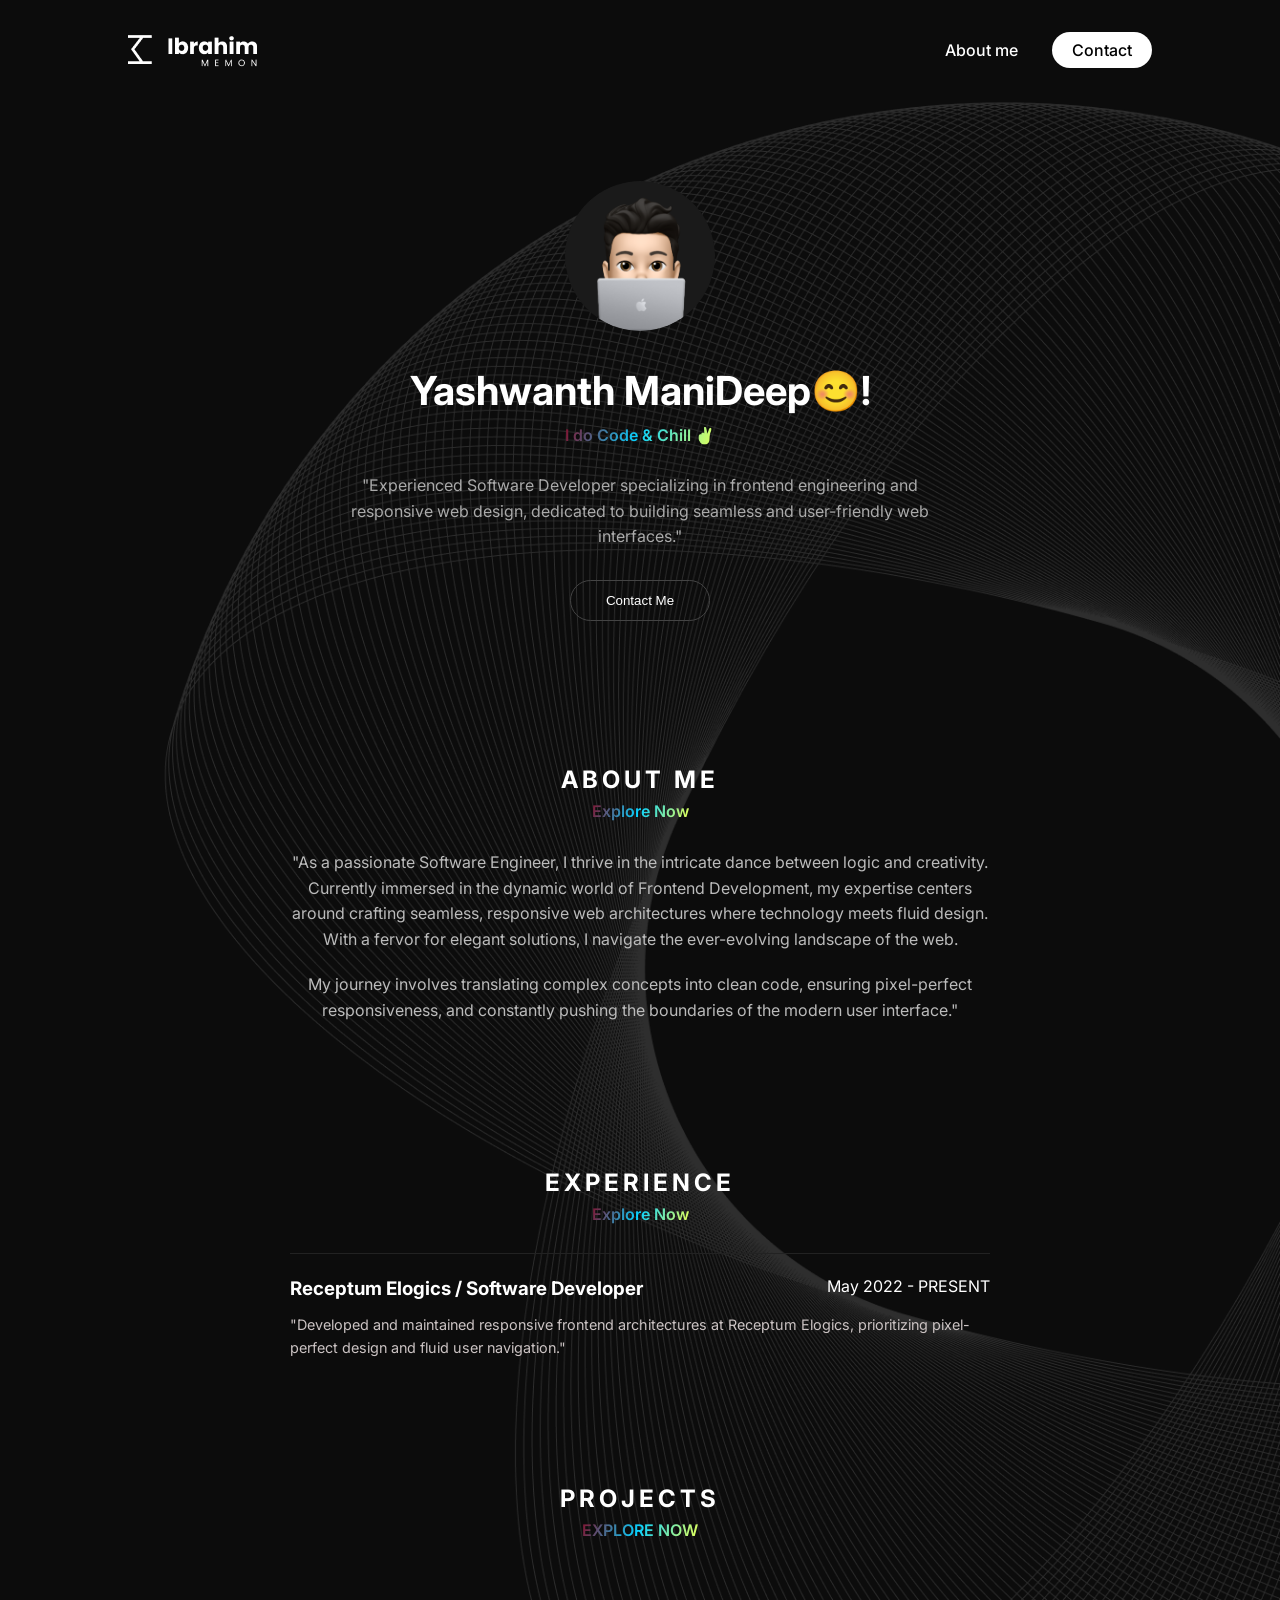
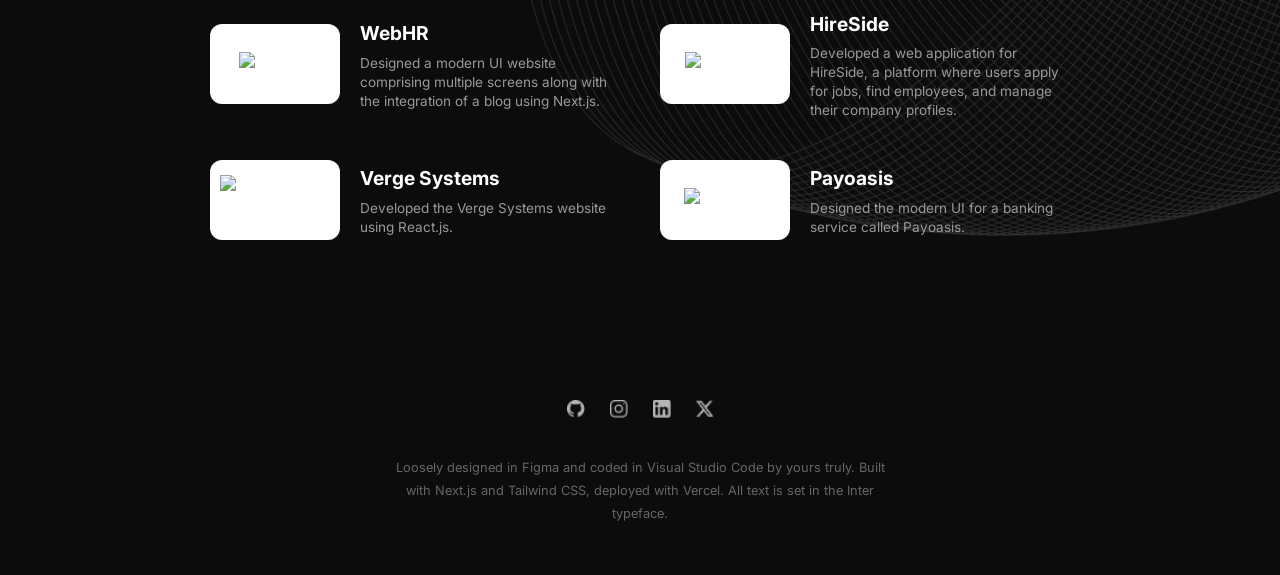
==== commit 1412257c: "Fix GitHub link in footer section" ====
--- a/index.html
+++ b/index.html
@@ -103,7 +103,7 @@
 
 <footer>
     <div class="social-icons">
-       <a href="https://github.com/yashwanth63-tech"><img src=vector (1).png"  alt="GitHub"></a>
+       <a href="https://github.com/yashwanth63-tech"><img src="vector (1).png"  alt="GitHub"></a>
        <a href="www.instagram.com"><img src="group 1435.png" alt="Instagram"></a>
        <a href="www.linkedin.com "><img src="vector (2).png" alt="LinkedIn"></a>
        <a href="www.twitter.com"><img src="simple-icons_x.png" alt="X"></a>
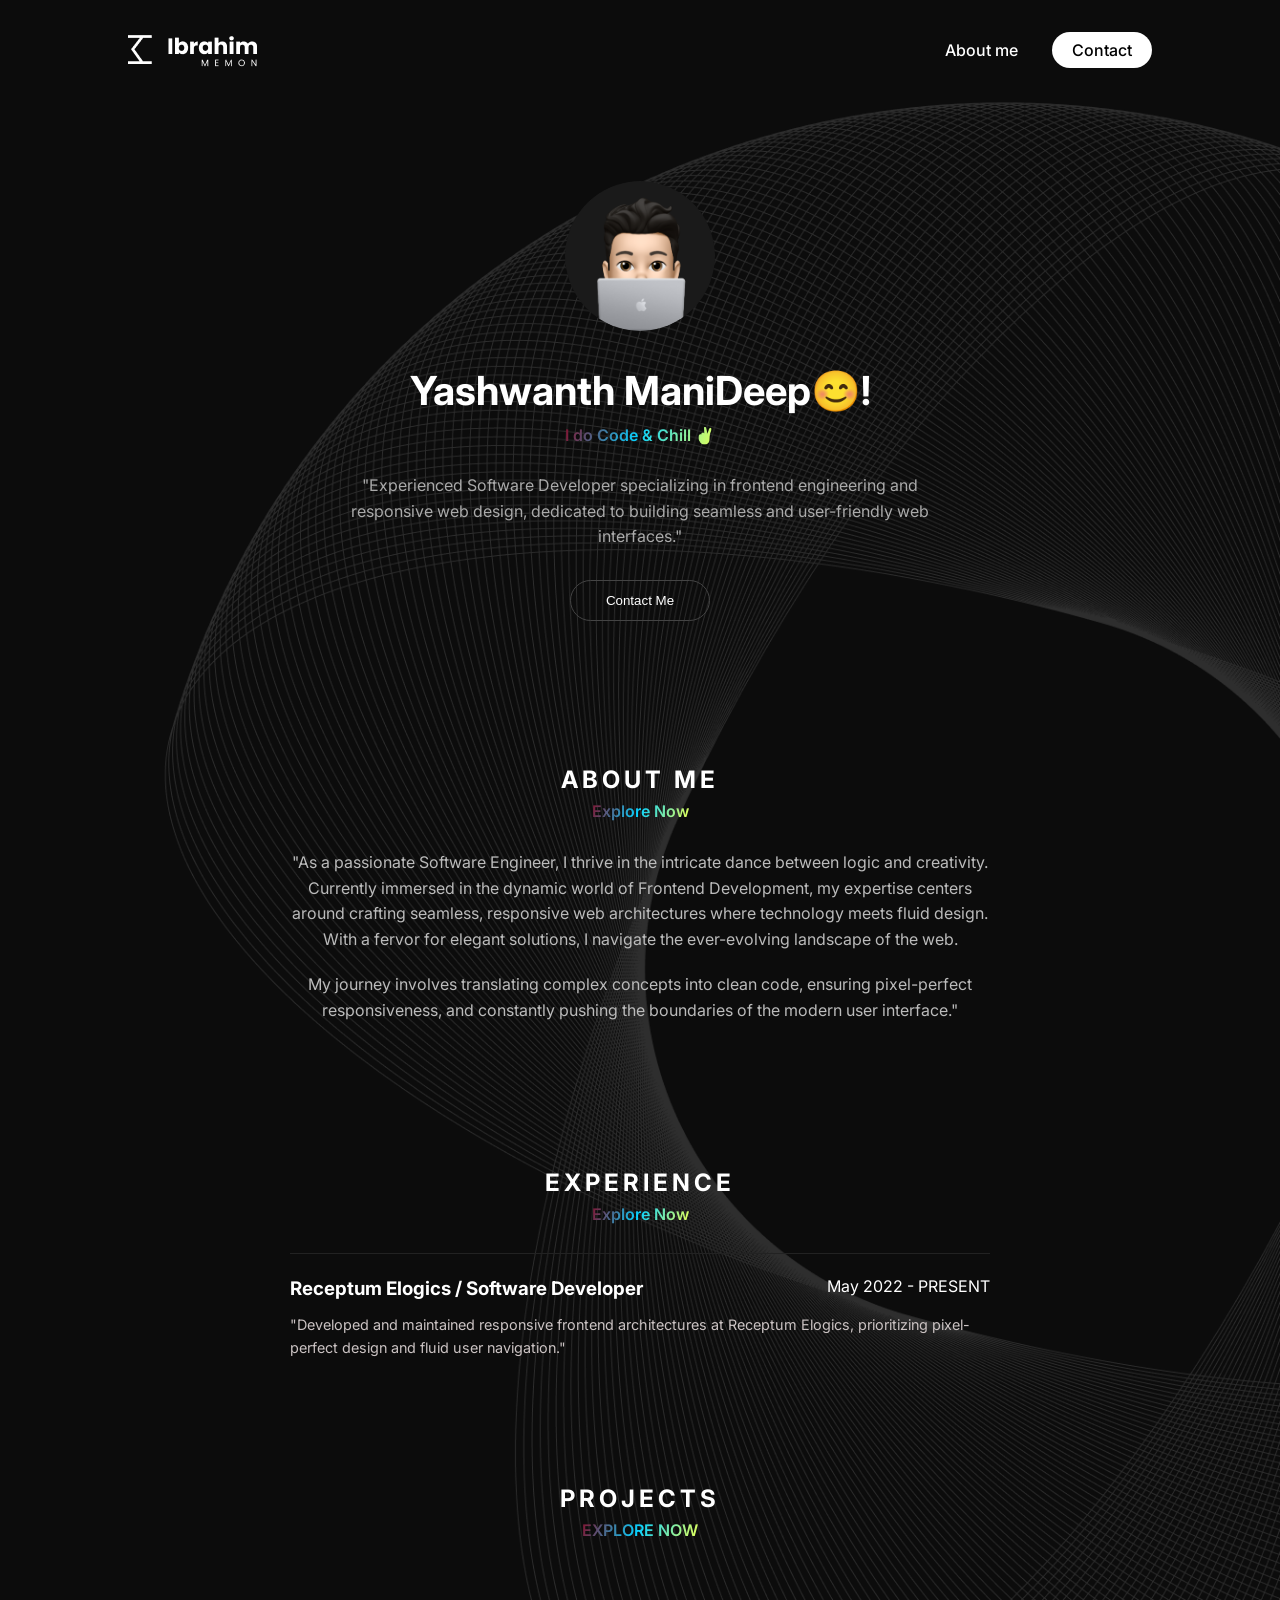
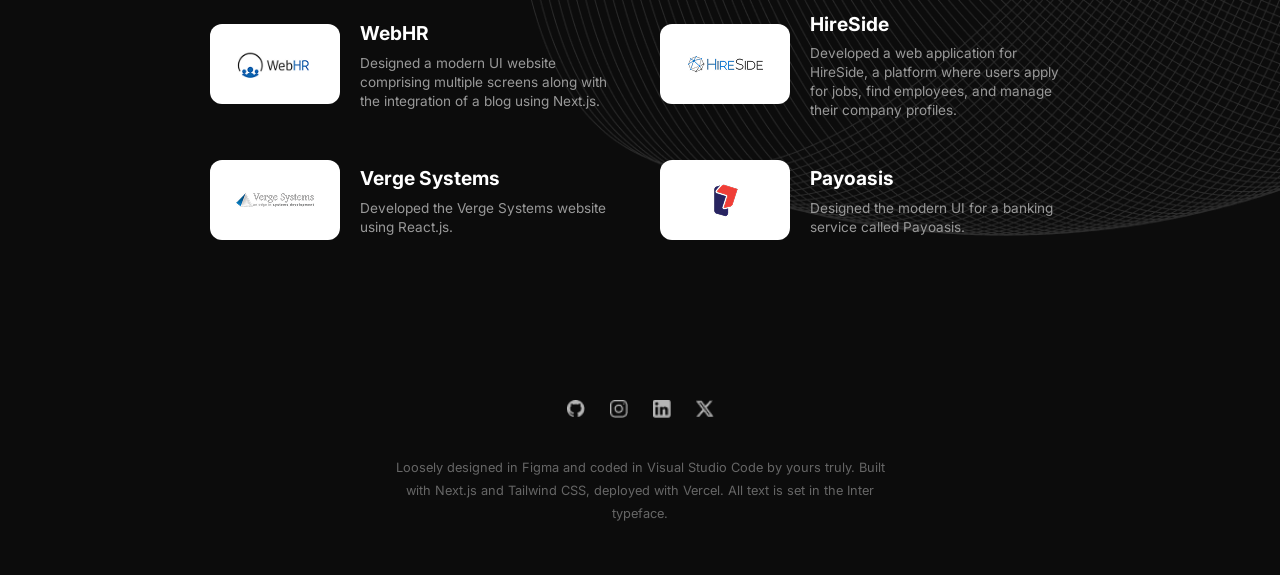
==== commit 2bc06101: "Update index.html" ====
--- a/index.html
+++ b/index.html
@@ -64,7 +64,7 @@
     <div class="projects-grid">
         
         <div class="project-card">
-            <div class="card-image"><img src="images/image 2.png" alt="WebHR"></div>
+            <div class="card-image"><img src="images/excom1.png" alt="WebHR"></div>
             <div class="card-info">
                 <h3>WebHR</h3>
                 <p>Designed a modern UI website comprising multiple screens along with the integration of a blog using Next.js.</p>
@@ -73,7 +73,7 @@
 
         
         <div class="project-card">
-            <div class="card-image"><img src="images/image 4.png" alt="HireSide"></div>
+            <div class="card-image"><img src="images/excom.png" alt="HireSide"></div>
             <div class="card-info">
                 <h3>HireSide</h3>
                 <p>Developed a web application for HireSide, a platform where users apply for jobs, find employees, and manage their company profiles.</p>
@@ -82,7 +82,7 @@
 
         
         <div class="project-card">
-            <div class="card-image"><img src="images/image 6 (1).png" alt="Verge Systems"></div>
+            <div class="card-image"><img src="images/excom2.png" alt="Verge Systems"></div>
             <div class="card-info">
                 <h3>Verge Systems</h3>
                 <p>Developed the Verge Systems website using React.js.</p>
@@ -91,7 +91,7 @@
 
    
         <div class="project-card">
-            <div class="card-image"><img src="images/image 9.png" alt="Payoasis"></div>
+            <div class="card-image"><img src="images/excom3.png" alt="Payoasis"></div>
             <div class="card-info">
                 <h3>Payoasis</h3>
                 <p>Designed the modern UI for a banking service called Payoasis.</p>
